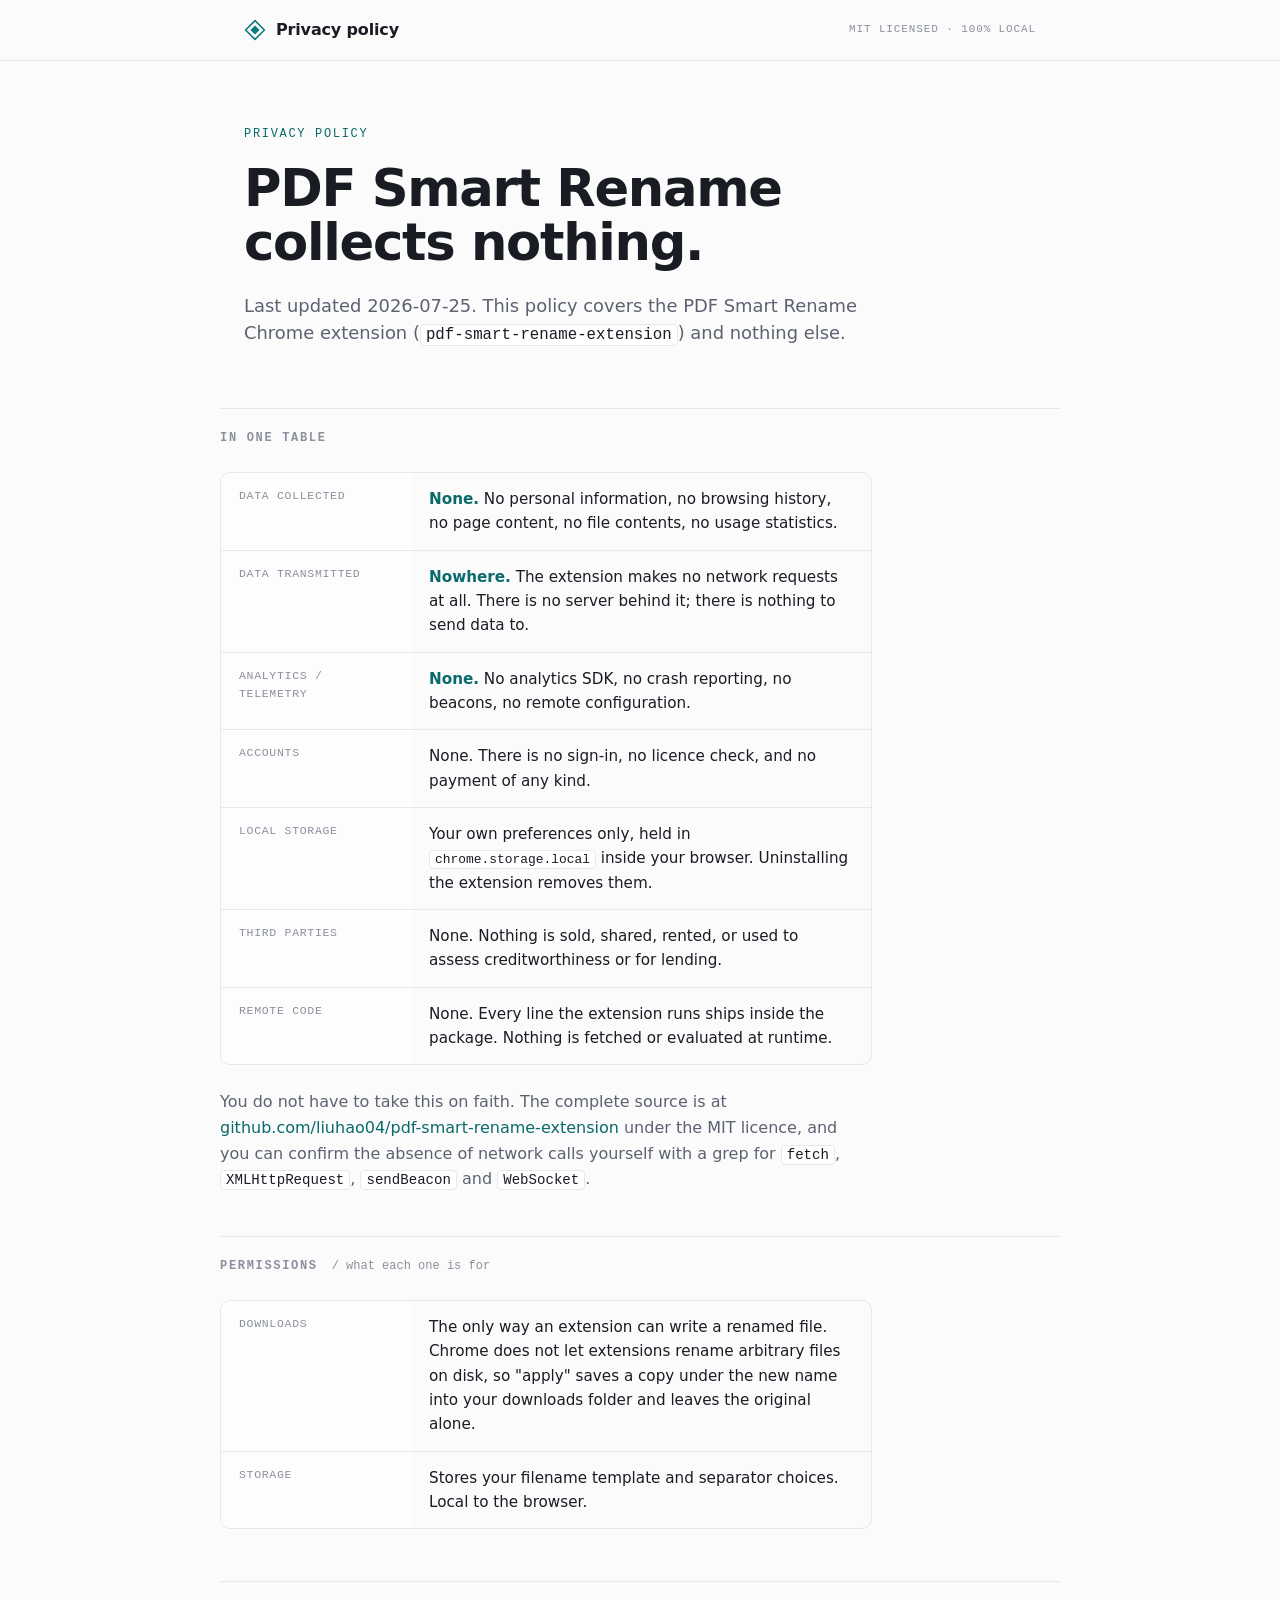
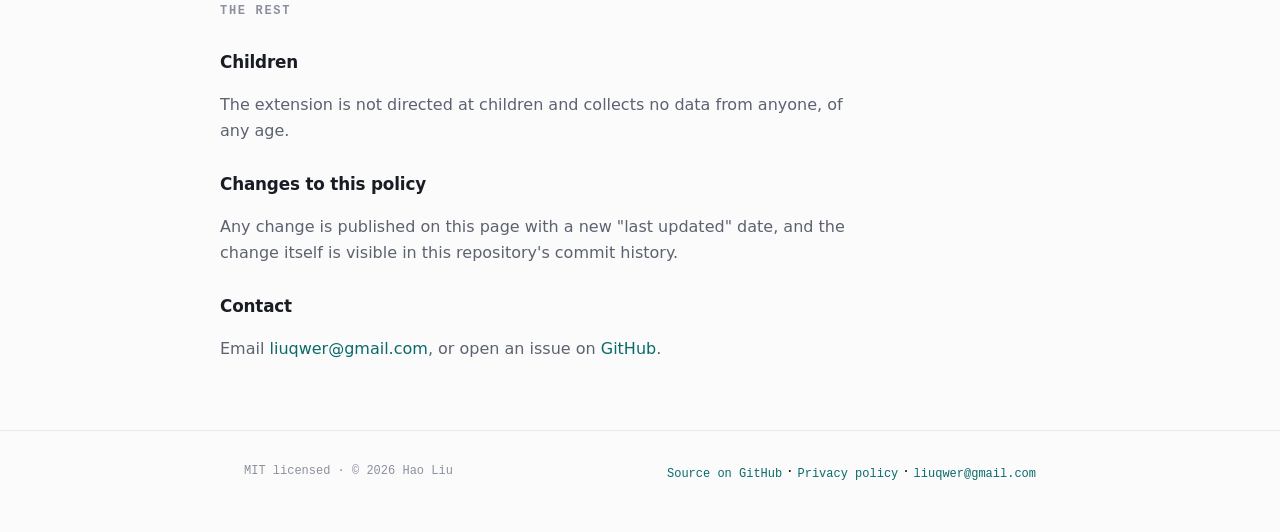
==== docs/privacy.html @ faa13aba "Initial public release under MIT Chrome extension source, README, MIT license, and the GitHub Pages " ====
<!DOCTYPE html>
<html lang="en">
<head>
<meta charset="utf-8">
<title>Privacy policy — PDF Smart Rename</title>
<meta name="viewport" content="width=device-width, initial-scale=1">
<meta name="description" content="Privacy policy for the PDF Smart Rename Chrome extension: no data collected, nothing transmitted, everything local.">
<style>
  :root {
    --bg: #fbfbfc; --panel: #ffffff; --ink: #191c23; --muted: #5c6270;
    --faint: #8b909d; --line: #e7e8ec; --accent: #0c7b7b; --accent-ink: #0a6a6a;
    --accent-wash: #e7f2f1; --radius: 10px; --maxw: 840px;
    --mono: ui-monospace, "SF Mono", "SFMono-Regular", Menlo, Consolas, monospace;
    --sans: "SF Pro Text", -apple-system, "Segoe UI", Roboto, system-ui, sans-serif;
    --display: "SF Pro Display", -apple-system, "Segoe UI", Roboto, system-ui, sans-serif;
  }
  @media (prefers-color-scheme: dark) {
    :root { --bg:#0f1115; --panel:#161920; --ink:#e7e9ef; --muted:#9298a6;
      --faint:#6a7080; --line:#23262f; --accent:#38c6bd; --accent-ink:#4fd6cd; --accent-wash:#12302e; }
  }
  :root[data-theme="light"] { --bg:#fbfbfc; --panel:#ffffff; --ink:#191c23; --muted:#5c6270;
    --faint:#8b909d; --line:#e7e8ec; --accent:#0c7b7b; --accent-ink:#0a6a6a; --accent-wash:#e7f2f1; }
  :root[data-theme="dark"] { --bg:#0f1115; --panel:#161920; --ink:#e7e9ef; --muted:#9298a6;
    --faint:#6a7080; --line:#23262f; --accent:#38c6bd; --accent-ink:#4fd6cd; --accent-wash:#12302e; }
  * { box-sizing: border-box; }
  body { margin:0; background:var(--bg); color:var(--ink); font-family:var(--sans);
    font-size:16px; line-height:1.6; -webkit-font-smoothing:antialiased; }
  .wrap { max-width:var(--maxw); margin:0 auto; padding:0 24px; }
  a { color:var(--accent-ink); text-decoration:none; }
  a:hover { text-decoration:underline; }
  a:focus-visible { outline:2px solid var(--accent); outline-offset:3px; border-radius:3px; }
  header { border-bottom:1px solid var(--line); }
  .bar { display:flex; align-items:center; justify-content:space-between; min-height:60px; gap:16px; flex-wrap:wrap; }
  .mark { display:flex; align-items:center; gap:10px; font-weight:650; letter-spacing:-0.01em; }
  .mark svg { color:var(--accent); flex:none; }
  .tag { font-family:var(--mono); font-size:11px; letter-spacing:0.08em; text-transform:uppercase; color:var(--faint); }
  .hero { padding:64px 0 40px; }
  .eyebrow { font-family:var(--mono); font-size:12px; letter-spacing:0.14em; text-transform:uppercase; color:var(--accent-ink); margin:0 0 18px; }
  h1 { font-family:var(--display); font-weight:700; letter-spacing:-0.025em;
    font-size:clamp(2.1rem,5.5vw,3.2rem); line-height:1.05; margin:0; max-width:20ch; text-wrap:balance; }
  .lede { margin:22px 0 0; max-width:56ch; font-size:1.12rem; color:var(--muted); line-height:1.55; }
  .privacy-pill { display:inline-flex; align-items:center; gap:8px; margin-top:26px;
    font-family:var(--mono); font-size:12.5px; letter-spacing:0.03em; color:var(--accent-ink);
    background:var(--accent-wash); border:1px solid color-mix(in srgb, var(--accent) 30%, transparent);
    padding:7px 13px; border-radius:999px; }
  .cta { display:flex; gap:12px; flex-wrap:wrap; margin-top:30px; }
  .btn { display:inline-flex; align-items:center; gap:8px; font-family:var(--mono); font-size:13px;
    padding:11px 18px; border-radius:8px; border:1px solid var(--accent); color:var(--accent-ink); }
  .btn.primary { background:var(--accent); color:#fff; border-color:var(--accent); }
  @media (prefers-color-scheme: dark) { .btn.primary { color:#08201f; } }
  .btn:hover { text-decoration:none; filter:brightness(1.06); }
  section.blk { padding:20px 0 8px; }
  .sec-head { display:flex; align-items:baseline; gap:14px; margin:0 0 22px; border-top:1px solid var(--line); }
  .sec-head h2 { font-family:var(--mono); font-weight:600; font-size:12px; letter-spacing:0.14em;
    text-transform:uppercase; color:var(--faint); margin:20px 0 0; }
  .sec-head .count { font-family:var(--mono); font-size:12px; color:var(--faint); margin-top:20px; }
  p { color:var(--muted); }
  p strong, li strong { color:var(--ink); font-weight:600; }
  .body { max-width:64ch; }
  h3 { font-family:var(--display); font-size:1.05rem; letter-spacing:-0.01em; margin:28px 0 6px; color:var(--ink); }
  code { font-family:var(--mono); font-size:0.88em; background:var(--panel);
    border:1px solid var(--line); border-radius:4px; padding:1px 5px; color:var(--ink); }
  pre { font-family:var(--mono); font-size:12.5px; background:var(--panel); border:1px solid var(--line);
    border-radius:var(--radius); padding:16px 18px; overflow-x:auto; color:var(--ink); line-height:1.5; }
  pre code { background:none; border:none; padding:0; }
  .facts { margin:24px 0; border:1px solid var(--line); border-radius:var(--radius); overflow:hidden; }
  .facts dl { margin:0; }
  .facts .row { display:grid; grid-template-columns:190px 1fr; }
  .facts .row + .row { border-top:1px solid var(--line); }
  .facts dt { font-family:var(--mono); font-size:11.5px; letter-spacing:0.06em; text-transform:uppercase;
    color:var(--faint); padding:14px 18px; background:color-mix(in srgb, var(--bg) 60%, var(--panel)); margin:0; }
  .facts dd { margin:0; padding:14px 18px; color:var(--ink); font-size:0.95rem; }
  .facts dd b { color:var(--accent-ink); font-weight:600; }
  .facts dd code { font-size:0.85em; }
  figure { margin:26px 0; }
  figure img { max-width:100%; height:auto; display:block; border:1px solid var(--line); border-radius:var(--radius); }
  figcaption { font-family:var(--mono); font-size:11.5px; color:var(--faint); margin-top:8px; }
  ul { color:var(--muted); padding-left:22px; }
  li { margin:6px 0; }
  footer { border-top:1px solid var(--line); padding:28px 0 48px; margin-top:44px; }
  footer .row { display:flex; flex-wrap:wrap; gap:8px 20px; align-items:center; justify-content:space-between; }
  footer .meta, footer a { font-family:var(--mono); font-size:12px; }
  footer .meta { color:var(--faint); }
  @media (max-width:560px) {
    .hero { padding:44px 0 32px; }
    .facts .row { grid-template-columns:1fr; }
    .facts dt { padding-bottom:4px; }
    .facts dd { padding-top:4px; }
  }
  @media (prefers-reduced-motion: reduce) { * { transition:none !important; } }
</style>
</head>
<body>
<header>
  <div class="wrap bar">
    <div class="mark"><svg width="22" height="22" viewBox="0 0 22 22" fill="none" aria-hidden="true"><path d="M11 1.6 20.4 11 11 20.4 1.6 11 11 1.6Z" stroke="currentColor" stroke-width="1.6" stroke-linejoin="round"/><path d="M11 6.4 15.6 11 11 15.6 6.4 11 11 6.4Z" fill="currentColor"/></svg><span>Privacy policy</span></div>
    <span class="tag">MIT licensed · 100% local</span>
  </div>
</header>

<main>
  <section class="hero">
    <div class="wrap">
      <p class="eyebrow">Privacy policy</p>
      <h1>PDF Smart Rename collects nothing.</h1>
      <p class="lede">Last updated 2026-07-25. This policy covers the PDF Smart Rename Chrome extension
      (<code>pdf-smart-rename-extension</code>) and nothing else.</p>
    </div>
  </section>

  <section class="blk wrap">
    <div class="sec-head"><h2>In one table</h2></div>
    <div class="body">
      <div class="facts">
        <dl>
          <div class="row"><dt>Data collected</dt><dd><b>None.</b> No personal information, no browsing history, no page content, no file contents, no usage statistics.</dd></div>
          <div class="row"><dt>Data transmitted</dt><dd><b>Nowhere.</b> The extension makes no network requests at all. There is no server behind it; there is nothing to send data to.</dd></div>
          <div class="row"><dt>Analytics / telemetry</dt><dd><b>None.</b> No analytics SDK, no crash reporting, no beacons, no remote configuration.</dd></div>
          <div class="row"><dt>Accounts</dt><dd>None. There is no sign-in, no licence check, and no payment of any kind.</dd></div>
          <div class="row"><dt>Local storage</dt><dd>Your own preferences only, held in <code>chrome.storage.local</code> inside your browser. Uninstalling the extension removes them.</dd></div>
          <div class="row"><dt>Third parties</dt><dd>None. Nothing is sold, shared, rented, or used to assess creditworthiness or for lending.</dd></div>
          <div class="row"><dt>Remote code</dt><dd>None. Every line the extension runs ships inside the package. Nothing is fetched or evaluated at runtime.</dd></div>
        </dl>
      </div>
      <p>You do not have to take this on faith. The complete source is at
      <a href="https://github.com/liuhao04/pdf-smart-rename-extension">github.com/liuhao04/pdf-smart-rename-extension</a> under the MIT
      licence, and you can confirm the absence of network calls yourself with a grep for
      <code>fetch</code>, <code>XMLHttpRequest</code>, <code>sendBeacon</code> and <code>WebSocket</code>.</p>
    </div>
  </section>

  <section class="blk wrap">
    <div class="sec-head"><h2>Permissions</h2><span class="count">/ what each one is for</span></div>
    <div class="body">
      <div class="facts">
        <dl>
          <div class="row"><dt>downloads</dt><dd>The only way an extension can write a renamed file. Chrome does not let extensions rename arbitrary files on disk, so "apply" saves a copy under the new name into your downloads folder and leaves the original alone.</dd></div>
          <div class="row"><dt>storage</dt><dd>Stores your filename template and separator choices. Local to the browser.</dd></div>
        </dl>
      </div>
    </div>
  </section>

  <section class="blk wrap">
    <div class="sec-head"><h2>The rest</h2></div>
    <div class="body">
      <h3>Children</h3>
      <p>The extension is not directed at children and collects no data from anyone, of any age.</p>
      <h3>Changes to this policy</h3>
      <p>Any change is published on this page with a new "last updated" date, and the change itself is
      visible in this repository's commit history.</p>
      <h3>Contact</h3>
      <p>Email <a href="mailto:liuqwer@gmail.com">liuqwer@gmail.com</a>, or open an issue on
      <a href="https://github.com/liuhao04/pdf-smart-rename-extension/issues">GitHub</a>.</p>
    </div>
  </section>
</main>
<footer>
  <div class="wrap row">
    <span class="meta">MIT licensed · © 2026 Hao Liu</span>
    <span><a href="https://github.com/liuhao04/pdf-smart-rename-extension">Source on GitHub</a> · <a href="privacy.html">Privacy policy</a> · <a href="mailto:liuqwer@gmail.com">liuqwer@gmail.com</a></span>
  </div>
</footer>
</body>
</html>
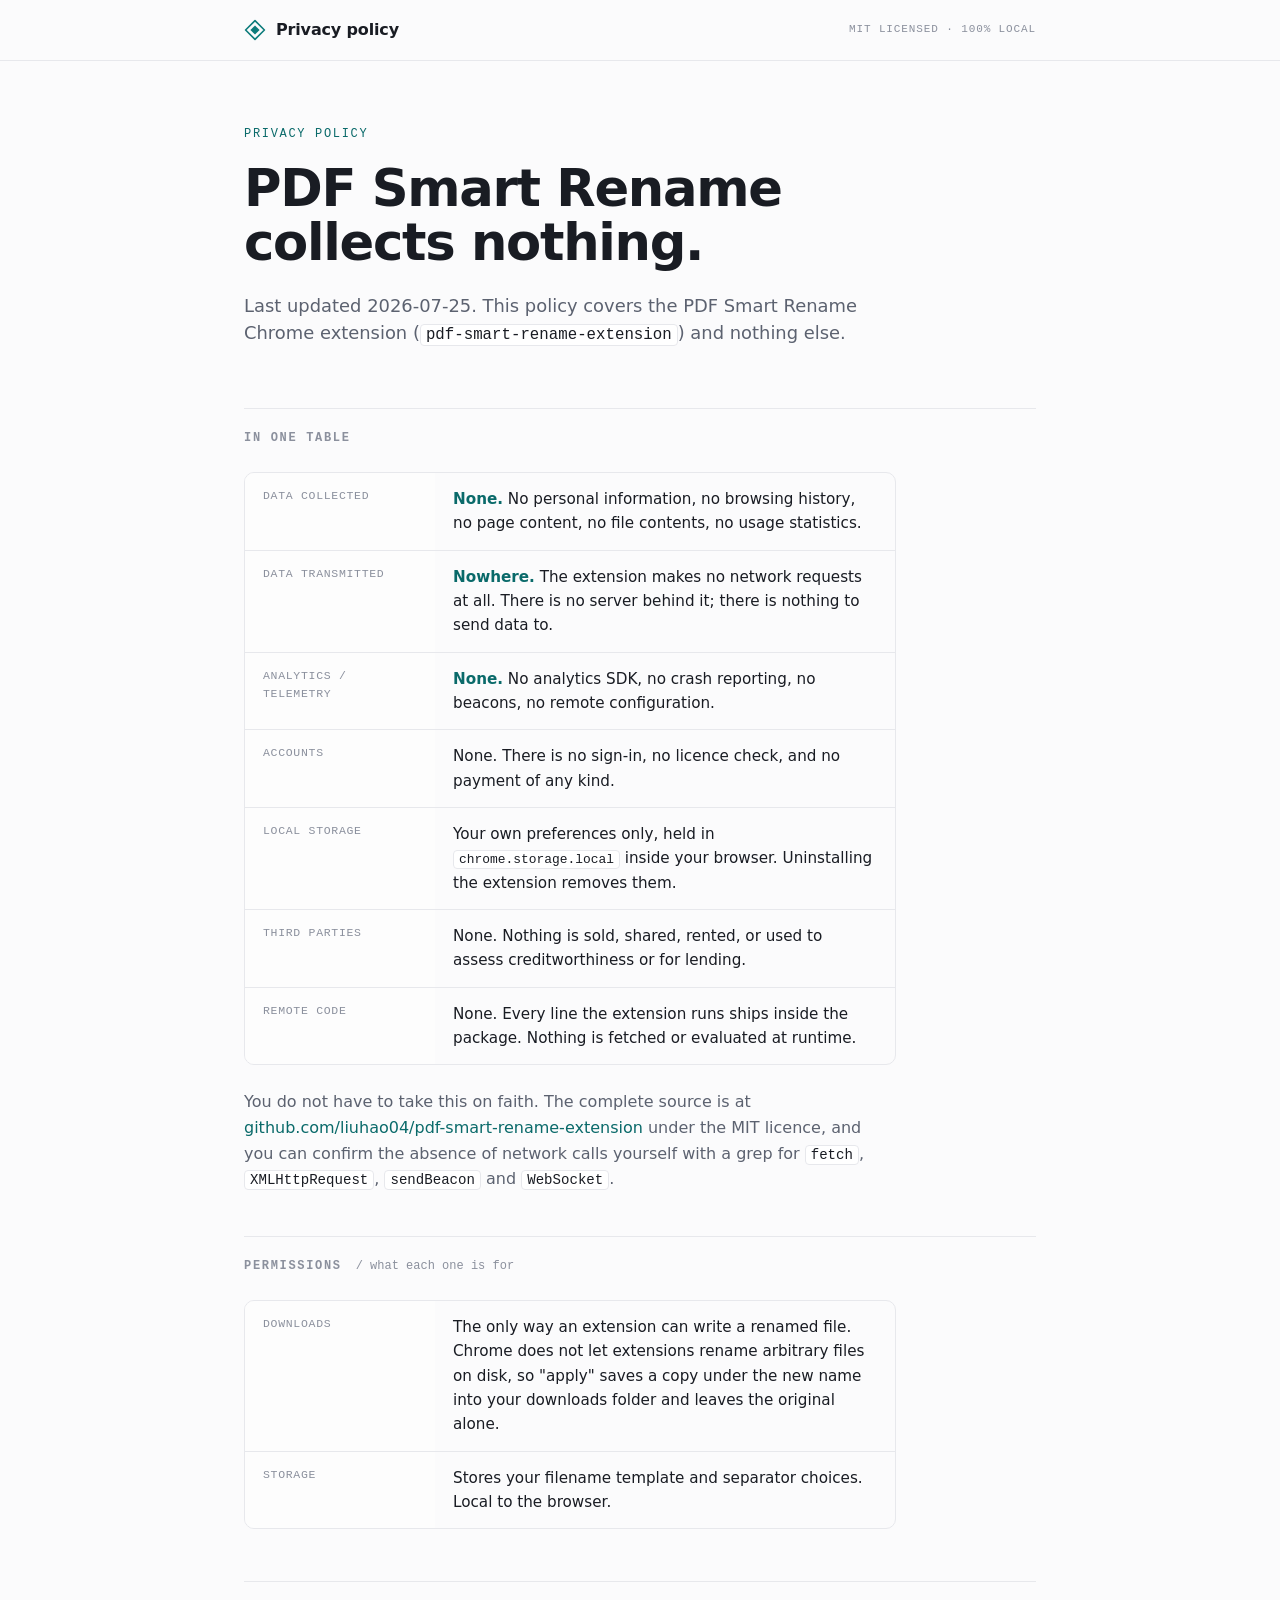
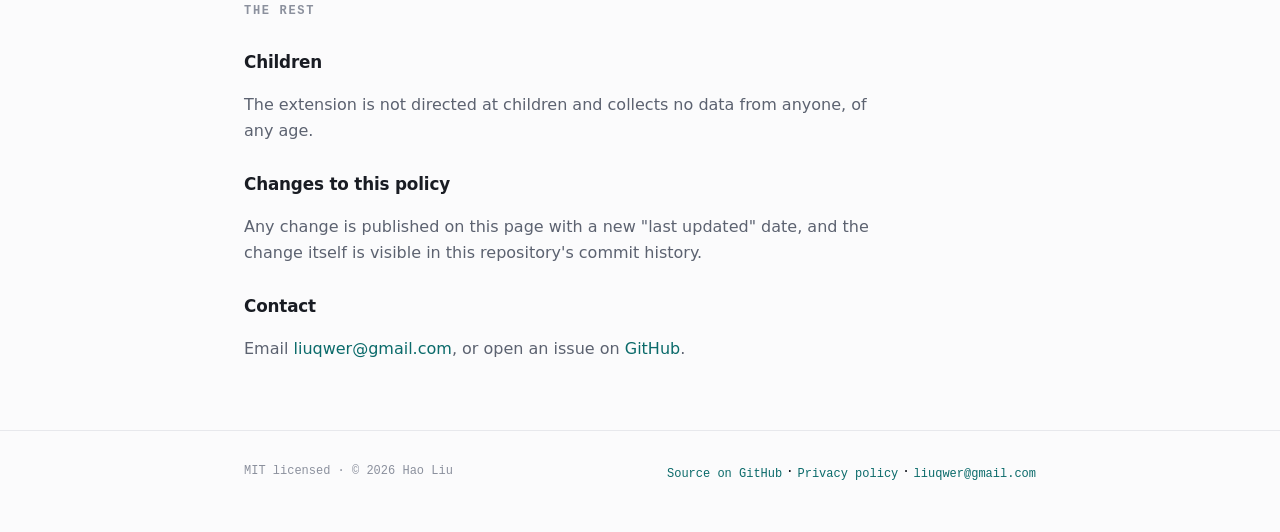
==== commit a0d477db: "Fix page alignment: section.blk was resetting the wrap's horizontal padding" ====
--- a/docs/privacy.html
+++ b/docs/privacy.html
@@ -49,7 +49,7 @@
   .btn.primary { background:var(--accent); color:#fff; border-color:var(--accent); }
   @media (prefers-color-scheme: dark) { .btn.primary { color:#08201f; } }
   .btn:hover { text-decoration:none; filter:brightness(1.06); }
-  section.blk { padding:20px 0 8px; }
+  section.blk { padding-top:20px; padding-bottom:8px; }
   .sec-head { display:flex; align-items:baseline; gap:14px; margin:0 0 22px; border-top:1px solid var(--line); }
   .sec-head h2 { font-family:var(--mono); font-weight:600; font-size:12px; letter-spacing:0.14em;
     text-transform:uppercase; color:var(--faint); margin:20px 0 0; }
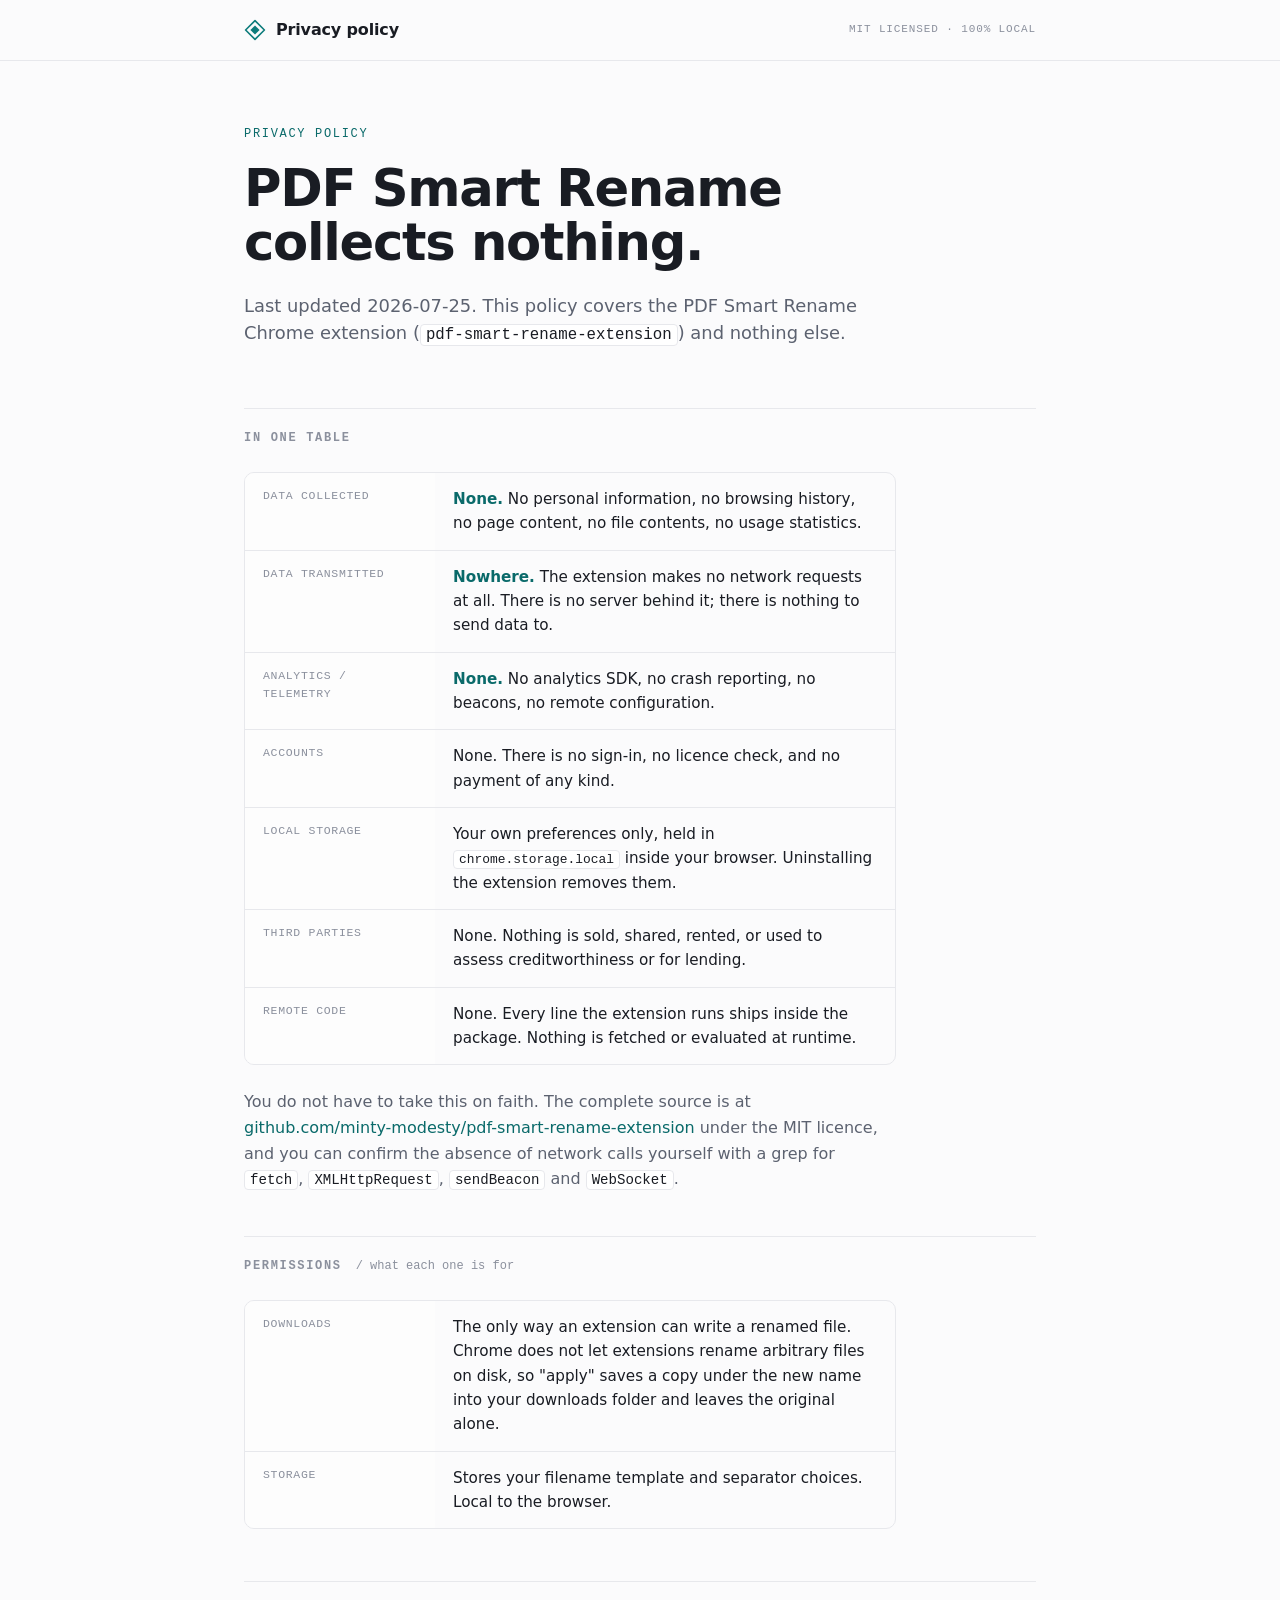
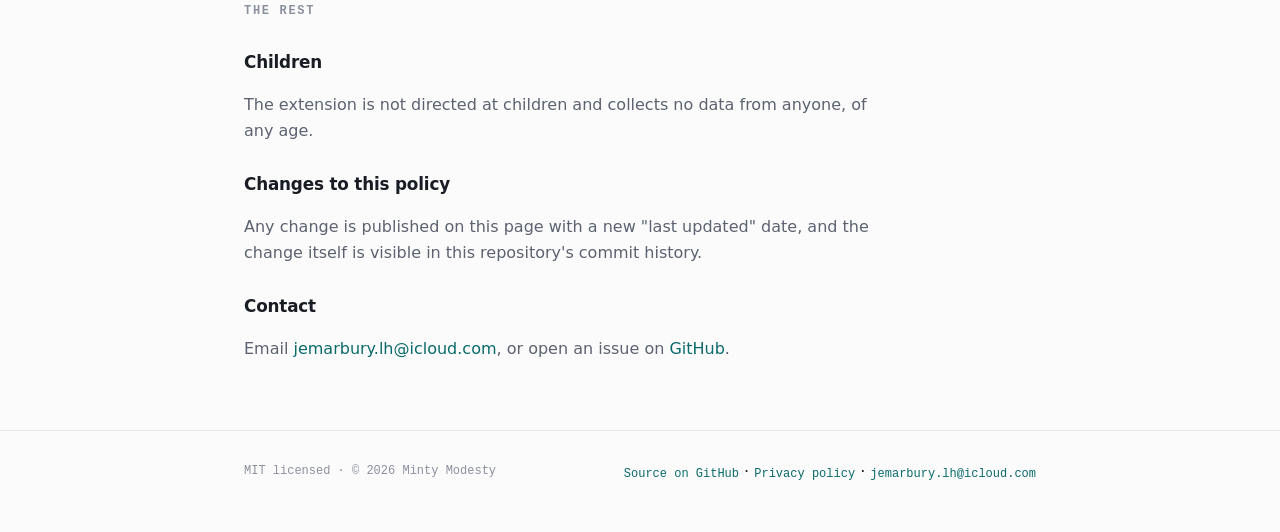
==== commit ca944740: "identity: move self-links to minty-modesty org/Pages, drop owner real name and personal gmail - gith" ====
--- a/docs/privacy.html
+++ b/docs/privacy.html
@@ -123,7 +123,7 @@
         </dl>
       </div>
       <p>You do not have to take this on faith. The complete source is at
-      <a href="https://github.com/liuhao04/pdf-smart-rename-extension">github.com/liuhao04/pdf-smart-rename-extension</a> under the MIT
+      <a href="https://github.com/minty-modesty/pdf-smart-rename-extension">github.com/minty-modesty/pdf-smart-rename-extension</a> under the MIT
       licence, and you can confirm the absence of network calls yourself with a grep for
       <code>fetch</code>, <code>XMLHttpRequest</code>, <code>sendBeacon</code> and <code>WebSocket</code>.</p>
     </div>
@@ -150,15 +150,15 @@
       <p>Any change is published on this page with a new "last updated" date, and the change itself is
       visible in this repository's commit history.</p>
       <h3>Contact</h3>
-      <p>Email <a href="mailto:liuqwer@gmail.com">liuqwer@gmail.com</a>, or open an issue on
-      <a href="https://github.com/liuhao04/pdf-smart-rename-extension/issues">GitHub</a>.</p>
+      <p>Email <a href="mailto:jemarbury.lh@icloud.com">jemarbury.lh@icloud.com</a>, or open an issue on
+      <a href="https://github.com/minty-modesty/pdf-smart-rename-extension/issues">GitHub</a>.</p>
     </div>
   </section>
 </main>
 <footer>
   <div class="wrap row">
-    <span class="meta">MIT licensed · © 2026 Hao Liu</span>
-    <span><a href="https://github.com/liuhao04/pdf-smart-rename-extension">Source on GitHub</a> · <a href="privacy.html">Privacy policy</a> · <a href="mailto:liuqwer@gmail.com">liuqwer@gmail.com</a></span>
+    <span class="meta">MIT licensed · © 2026 Minty Modesty</span>
+    <span><a href="https://github.com/minty-modesty/pdf-smart-rename-extension">Source on GitHub</a> · <a href="privacy.html">Privacy policy</a> · <a href="mailto:jemarbury.lh@icloud.com">jemarbury.lh@icloud.com</a></span>
   </div>
 </footer>
 </body>
